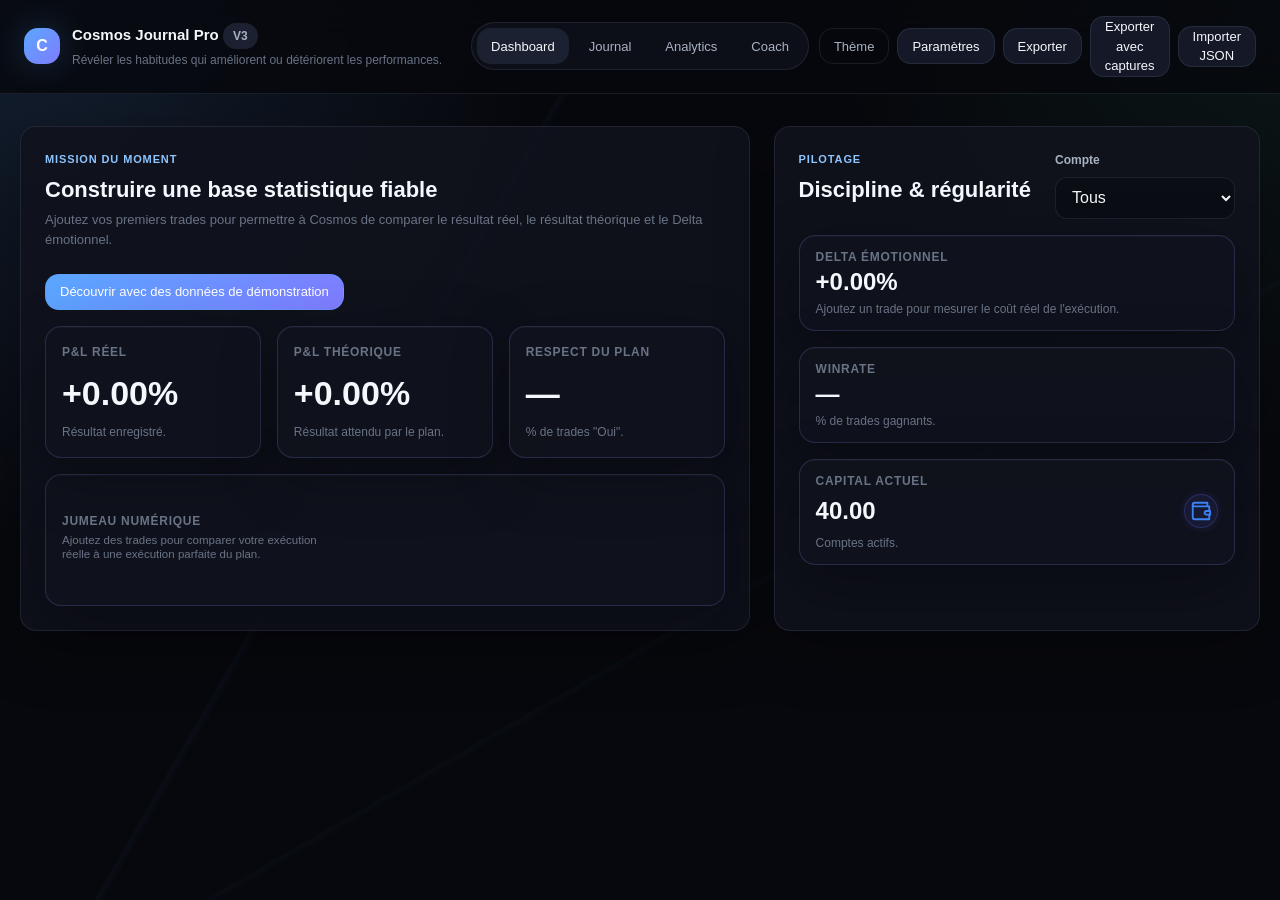
==== index.html @ 1b7e083b "ios" ====
<!-- saved from url=(0084)file:///C:/Users/HP/Documents/Cosmos%20Journal%20Pro%20V3/cosmos_journal_pro_v2.html -->
<html lang="fr" data-theme="dark">

<head>
  <meta http-equiv="Content-Type" content="text/html; charset=UTF-8">

  <meta name="viewport" content="width=device-width, initial-scale=1.0">
  <title>Cosmos Journal Pro V3 - Trading Intelligence Platform</title>
  <link rel="stylesheet" href="style.css">
</head>

<body>
  <div class="app-shell">
    <header class="app-header">
      <div class="brand">
        <div class="brand-mark" aria-hidden="true">C</div>
        <div>
          <h1 class="brand-title">Cosmos Journal Pro <span class="badge">V3</span></h1>
          <p class="brand-subtitle">Révéler les habitudes qui améliorent ou détériorent les performances.</p>
        </div>
      </div>

      <nav class="top-nav" aria-label="Navigation principale">
        <button class="nav-button active" type="button" data-view="dashboard">Dashboard</button>
        <button class="nav-button" type="button" data-view="journal">Journal</button>
        <button class="nav-button" type="button" data-view="analytics">Analytics</button>
        <button class="nav-button" type="button" data-view="coach">Coach</button>
      </nav>

      <div class="header-actions">
        <button class="button ghost" type="button" data-action="toggle-theme">Thème</button>
        <button class="button" type="button" data-action="open-settings">Paramètres</button>
        <button class="button" type="button" data-action="export-json">Exporter</button>
        <button class="button" type="button" data-action="export-json-captures">Exporter avec captures</button>
        <button class="button" type="button" data-action="import-json">Importer JSON</button>

      </div>
    </header>

    <main class="main">
      <!-- DASH-001 (Phase 2 — Dashboard Architecture Foundation) : nouvelle
           architecture du Dashboard, conforme à la décision finale du ticket
           (voir DECISIONS_LOG.md, D-048). Changements :
           - le panneau autrefois "Architecture V3" (Feature Registry, badge
             "Data v3.0") est entièrement retiré et devient un panneau de
             pilotage (Delta Émotionnel + Winrate) ;
           - la colonne de gauche passe de 12 à 4 KPI de premier niveau
             (P&L réel, RR moyen, Drawdown max, Jumeau Numérique) ;
           - le Jumeau Numérique quitte le bas de page et devient un KPI à
             part entière, avec un gabarit dédié (.kpi--digital-twin) ;
           - Mission du moment n'est pas touchée par ce ticket (réorganisation
             prévue séparément, cf. échanges DASH-001 Q4).
           Aucun calcul, aucune donnée, aucun stockage n'est modifié : uniquement
           la disposition et la présence/absence des éléments à l'écran. -->
      <div class="view active" id="view-dashboard">
        <section class="hero-grid" aria-label="Synthèse">
          <div class="panel">
            <div class="section-header">
              <div>
                <p class="eyebrow">Mission du moment</p>
                <h2 id="mission-title">Construire une base statistique fiable</h2>
                <p class="muted" id="mission-copy">Ajoutez vos premiers trades pour permettre à Cosmos de comparer le
                  résultat réel, le résultat théorique et le Delta émotionnel.</p>
                <!-- RP-006 (Onboarding) : visible uniquement tant qu'aucun trade
                     n'existe (state.data.trades.length === 0). Masqué/affiché par
                     dashboardUi.renderDashboard(). Disparaît définitivement dès
                     l'injection ou dès un premier trade réel. -->
                <button class="button primary hidden" type="button" id="dashboard-demo-cta"
                  data-action="load-demo-trades" style="margin-top:12px;">
                  Découvrir avec des données de démonstration
                </button>
              </div>
            </div>
            <div class="kpi-grid kpi-grid--primary">
              <article class="card kpi">
                <span class="kpi-label">P&amp;L réel</span>
                <strong class="kpi-value neutral" id="kpi-real">+0.00%</strong>
                <p class="kpi-note">Résultat enregistré.</p>
              </article>
              <article class="card kpi">
                <span class="kpi-label">P&amp;L théorique</span>
                <strong class="kpi-value neutral" id="kpi-theoretical">+0.00%</strong>
                <p class="kpi-note">Résultat attendu par le plan.</p>
              </article>
              <article class="card kpi">
                <span class="kpi-label">Respect du plan</span>
                <strong class="kpi-value neutral" id="kpi-plan-respect">—</strong>
                <p class="kpi-note">% de trades "Oui".</p>
              </article>
            </div>

            <!-- DASH-001 (correction) : rangée pleine largeur, même hauteur qu'une carte
     KPI standard (héritée de .kpi, jamais redéfinie ici — voir dashboard.css).
     2 colonnes internes : commentaires/légende à gauche, graphique à droite. -->
            <article class="card kpi kpi--digital-twin">
  <div class="digital-twin-col digital-twin-col--info">
    <span class="kpi-label">Jumeau Numérique</span>
    <p class="kpi-note" id="digital-twin-gap">Ajoutez des trades pour comparer votre exécution réelle à une exécution parfaite du plan.</p>
    <div class="digital-twin-legend" id="digital-twin-legend"></div>
  </div>
  <div class="digital-twin-col digital-twin-col--chart" id="digital-twin-chart"></div>
</article>
        
      </div>
      <!-- DASH-001 : ancien panneau "Architecture V3" (Feature Registry +
             badge "Data v3.0") entièrement retiré (application de D-018).
             Ce panneau devient le panneau de pilotage du trader : Delta
             Émotionnel + Winrate uniquement, aucune information technique.
             Nom "Pilotage" provisoire — à raffiner lors d'un futur ticket de
             polissage visuel (voir DECISIONS_LOG.md D-048). -->
      <aside class="panel dashboard-pilot" id="dashboard-pilot-panel">
  <div style="display:flex; justify-content:space-between; align-items:flex-start; gap:var(--space-2);">
    <div>
      <p class="eyebrow">Pilotage</p>
      <h2>Discipline &amp; régularité</h2>
    </div>
    <div class="field" style="min-width:150px;">
      <label for="dashboard-account-filter">Compte</label>
      <select id="dashboard-account-filter">
        <option value="">Tous</option>
      </select>
    </div>
  </div>
  <div style="display:grid; gap:var(--space-2); margin-top:var(--space-2);">
        
          <article class="card kpi">
            <span class="kpi-label">Delta émotionnel</span>
            <strong class="kpi-value neutral" id="kpi-delta">+0.00%</strong>
            <p class="kpi-note" id="delta-note">Ajoutez un trade pour mesurer le coût réel de l'exécution.</p>
          </article>
          <article class="card kpi">
  <span class="kpi-label">Winrate</span>
  <div class="kpi-value neutral" id="kpi-winrate">—</div>
  <p class="kpi-note">% de trades gagnants.</p>
</article>
          <!-- DASH-001 (correction) : Capital actuel rejoint le panneau de pilotage -->
          <article class="card kpi">
  <span class="kpi-label">Capital actuel</span>
  <div class="kpi-value neutral" id="kpi-capital">0.00</div>
  <p class="kpi-note">Comptes actifs.</p>
</article>
        </div>
      </aside>
      </section>
  </div>

  <div class="view" id="view-journal">
    <!-- UX-003A (Sprint 3) : "journal-layout" remplace l'ancien "workspace-grid".
           Ce n'est plus une grille à deux colonnes de poids égal (Wizard / Historique)
           mais un empilement vertical où le Wizard est la zone principale et
           l'Historique une bande secondaire, repliée par défaut, sous le Wizard
           (jamais à côté). Voir DECISIONS_LOG.md, D-026 (Intelligent Density) et
           l'addendum d'architecture produit UX-003A. -->
    <section class="journal-layout" aria-label="Journal actuel">
      <!-- UX-005 (Wizard Viewport & Layout Refinement) — Architecture "Double Fond" :
             #journal-panel est désormais le CADRE (hauteur apparente fixe, seul
             responsable du scroll). .journal-viewport-inner est la CARTE réelle
             (hauteur naturelle, jamais contrainte) : Mode Focus, progression et
             formulaire en forment un seul bloc scrollable d'un seul tenant. Le
             padding du panel est descendu sur ce wrapper interne (même principe
             déjà validé sur #history-collapsible, voir DECISIONS_LOG.md D-025) afin
             que le titre et les boutons Précédent/Suivant respirent toujours, même
             en haut/bas de scroll. Voir journal.css pour les valeurs exactes. -->
      <div class="panel" id="journal-panel">
        <div class="journal-viewport-inner">
          <div class="section-header">
            <div>
              <p class="eyebrow">Mode Focus</p>
              <h2>Nouveau trade</h2>
              <p class="muted" id="wizard-step-label">Carte 1 / 8 — Compte</p>
            </div>
          </div>

          <div class="wizard-progress">
            <div class="wizard-progress-fill" id="wizard-progress-fill"></div>
          </div>

          <form class="form-grid wizard" id="trade-form">

            <!-- CARTE 1 — COMPTE (Document 02) -->
            <section class="wizard-card wizard-card--compact active" data-card="1">
              <h3>① Compte</h3>
              <div class="card-content">
                <div class="field-group">
                  <div class="field">
                    <label for="account-select">Compte utilisé</label>
                    <select id="account-select" required>
                      <option value="acc-personal-40">Compte Perso 40$ · USD</option>
                    </select>
                  </div>
                  <p class="card-secondary hidden" id="account-type-preview"></p>
                </div>
                <div class="field-group">
                  <div class="field">
                    <label for="risk-select">Risque</label>
                    <select id="risk-select" required>
                      <option value="0.25">0.25%</option>
                      <option value="0.5">0.50%</option>
                      <option value="0.75">0.75%</option>
                      <option value="1">1.00%</option>
                    </select>
                  </div>
                  <p class="card-secondary hidden" id="risk-amount-preview"></p>
                </div>
              </div>
            </section>

            <!-- CARTE 2 — CONTEXTE DU TRADE (Document 02) -->
            <section class="wizard-card" data-card="2">
              <h3>② Trade</h3>
              <div class="card-content">
                <!-- Pixel-perfect pass — Carte ② : Date / Heure entrée / Heure sortie
                     sur une même ligne, chacune ~33% de la largeur (field-row--3),
                     avec un gabarit allégé (voir #trade-date/#entry-time/#exit-time
                     dans journal.css). -->
                <div class="field-group">
                  <div class="field-row field-row--3">
                    <div class="field">
                      <label for="trade-date">Date</label>
                      <input type="date" id="trade-date">
                    </div>
                    <div class="field">
                      <label for="entry-time">Heure d'entrée</label>
                      <input type="time" id="entry-time">
                    </div>
                    <div class="field">
                      <label for="exit-time">Heure de sortie</label>
                      <input type="time" id="exit-time">
                    </div>
                  </div>
                  <p class="card-secondary hidden" id="duration-preview">Durée : —</p>
                </div>

                <!-- Bloc "Contexte" (D-034) : Session / Actif / Direction. Visual
                     Gravity (D-037) : Actif est l'élément dominant du bloc, Direction
                     l'accompagne juste en dessous avec un poids inférieur. -->
                <div class="field-group">
                  <div class="field">
                    <label for="session-select">Session</label>
                    <select id="session-select" required>
                      <option>Asie</option>
                      <option>Londres</option>
                      <option>New York</option>
                    </select>
                  </div>
                  <div class="field">
                    <label>Actif</label>
                    <div class="segmented" id="asset-options"><button type="button" class="chip">EUR/USD</button><button
                        type="button" class="chip">GBP/USD</button><button type="button"
                        class="chip">XAU/USD</button><button type="button" class="chip">BTC/USD</button></div>
                    <input type="hidden" id="asset-value" required>
                  </div>
                  <div class="field">
                    <label>Direction</label>
                    <div class="segmented" id="direction-options">
                      <button type="button" class="chip active">Buy</button>
                      <button type="button" class="chip">Sell</button>
                    </div>
                    <input type="hidden" id="direction-value" value="Buy">
                  </div>
                </div>
              </div>
            </section>

            <!-- CARTE 3 — ANALYSE (Document 02) -->
            <section class="wizard-card" data-card="3">
              <h3>③ Analyse</h3>
              <div class="card-content">
                <div class="field-group">
                  <div class="field">
                    <label>Stratégie</label>
                    <div class="segmented" id="strategy-options"><button type="button" class="chip">Strat 1 -
                        OB/BPR</button><button type="button" class="chip">Strat 2 - OB/POC/LIQ</button></div>
                    <input type="hidden" id="strategy-value" required>
                  </div>
                </div>
                <!-- UX-003A.4 (D-032/D-033) : HTF/LTF ne forcent plus une largeur de
                     colonne égale (field-row) — ce sont des sélecteurs à contenu très
                     court (ex. "H4", "M15"), ils s'alignent désormais sur une seule
                     ligne à leur largeur réelle (.control-cluster), sans occuper la
                     moitié de la carte chacun.
                     Pixel-perfect pass : chaque champ (HTF, LTF) est en plus enveloppé
                     en colonne flex indépendante (.timeframe-cluster .field) pour
                     garantir que le label et le select partagent exactement le même
                     bord gauche, sans dérive de quelques pixels liée au comportement
                     par défaut de la grille de .field. -->
                <div class="field-group">
                  <div class="control-cluster timeframe-cluster">
                    <div class="field">
                      <label for="htf-select">HTF</label>
                      <select id="htf-select">
                        <option>Weekly</option>
                        <option>Daily</option>
                        <option>H4</option>
                        <option>H1</option>
                      </select>
                    </div>
                    <div class="field">
                      <label for="timeframe-select">LTF</label>
                      <select id="timeframe-select" required>
                        <option>M15</option>
                        <option>M5</option>
                        <option>M1</option>
                      </select>
                    </div>
                  </div>
                  <p class="card-secondary hidden" id="combo-preview">Combinaison : —</p>
                </div>
                <div class="field-group">
                  <div class="field">
                    <label>Qualité du setup</label>
                    <div class="segmented" id="setup-quality-stars"></div>
                    <input type="hidden" id="setup-quality-value" value="0">
                  </div>
                </div>
                <div class="field-group">
                  <div class="field">
                    <label>Confluences</label>
                    <div class="checklist" id="confluences-options"></div>
                  </div>
                </div>
              </div>
            </section>

            <!-- CARTE 4 — GESTION & RÉSULTAT (UX-003A.4 : fusion des anciennes
                   cartes ④ Gestion et ⑤ Résultat — une seule continuité mentale
                   une fois le RR prévu renseigné, l'utilisateur passe directement
                   au résultat. Reste compacte (wizard-card--compact) : le volume
                   visuel cible est celui de l'ancienne carte ⑤ seule, pas la
                   somme des deux anciennes cartes. -->
            <section class="wizard-card wizard-card--compact" data-card="4">
              <h3>④ Gestion &amp; Résultat</h3>
              <div class="card-content">
                <div class="field-group">
                  <!-- Règle : le rappel du risque est un contexte hérité de la Carte ①,
                       pas une nouvelle action — traité en secondaire, pas en .field. -->
                  <p class="card-secondary" id="gestion-risk-summary">Risque : —</p>
                  <!-- RR prévu + Respect du plan : contrôles courts (nombre, mot
                       unique), passés en control-cluster plutôt qu'en field-row
                       à colonnes égales (UX-003A.4, D-032/D-033) — inutile de
                       leur donner la moitié de la carte chacun. -->
                  <div class="control-cluster">
                    <div class="field">
                      <label for="rr-planned">RR prévu</label>
                      <input type="number" id="rr-planned" step="0.1" min="0" placeholder="ex : 2">
                    </div>
                    <div class="field">
                      <label for="plan-respect-select">Respect du plan</label>
                      <select id="plan-respect-select">
                        <option value="Oui">Oui</option>
                        <option value="Partiellement">Partiellement</option>
                        <option value="Non">Non</option>
                      </select>
                    </div>
                  </div>
                </div>
                <div class="field-group">
                  <div class="field">
                    <label for="result-currency-input">Résultat (devise du compte)</label>
                    <input type="number" id="result-currency-input" step="0.01" placeholder="ex : 40 ou -20">
                  </div>
                  <!-- Progressive Disclosure : n'apparaît qu'une fois un résultat saisi. -->
                  <p class="card-secondary hidden" id="result-percent-display">Résultat % : —</p>
                  <p class="card-secondary hidden" id="trade-status-display">Trade : —</p>
                  <p class="card-secondary hidden" id="rr-obtained-display">RR obtenu : —</p>
                </div>
              </div>
            </section>

            <!-- CARTE 5 — DELTA ÉMOTIONNEL (Document 02) -->
            <section class="wizard-card" data-card="5">
              <h3>⑤ Delta émotionnel</h3>
              <div class="card-content">
                <!-- Validation UX-003A.1 : le Delta reste l'information la plus
                     importante de la carte — mis en avant visuellement, séparé du
                     rappel Théorique/Réel qui redevient une simple ligne de contexte
                     secondaire (pas une fusion à plat des trois lignes). -->
                <div class="field-group">
                  <p class="delta-highlight" id="emotional-delta-display">Delta émotionnel : —</p>
                  <p class="card-secondary">
                    <span id="theoretical-result-display">Théorique : —</span>
                    <span class="card-secondary-sep">·</span>
                    <span id="real-result-display">Réel : —</span>
                  </p>
                </div>
                <div class="field-group">
                  <div class="field">
                    <label>Intervention manuelle ?</label>
                    <div class="segmented" id="manual-intervention-options">
                      <button type="button" class="chip">Oui</button>
                      <button type="button" class="chip active">Non</button>
                    </div>
                    <input type="hidden" id="manual-intervention-value" value="Non">
                  </div>
                </div>
                <div class="field-group">
                  <div class="field">
                    <label>Causes émotionnelles</label>
                    <div class="checklist" id="emotional-cause-options"></div>
                  </div>
                </div>
              </div>
            </section>

            <!-- CARTE 6 — NOTES (Document 02) -->
            <section class="wizard-card" data-card="6">
              <h3>⑥ Notes</h3>
              <div class="card-content">
                <div class="field-group">
                  <div class="field">
                    <label for="notes">Commentaire</label>
                    <textarea id="notes" placeholder="Ressenti, contexte, exécution..."></textarea>
                  </div>
                  <!-- UX-004 (Dynamic Tag Chips) : Paramètres → Tags devient la source
                       unique de vérité, sélection multiple par chips (voir journal.js
                       renderSelectors). Remplace l'ancien champ texte libre. -->
                  <div class="field">
                    <label>Tags</label>
                    <div class="checklist" id="tags-options"></div>
                  </div>
                </div>
                <!-- Traitement Utility (Validation UX-003A.1, §3) : les captures
                     restent secondaires/optionnelles en bas de carte tant que
                     MEDIA-001 n'a pas livré l'aperçu intégré. -->
                <div class="field-group">
                  <div class="capture-slots" id="capture-slots"></div>
                </div>
              </div>
            </section>

            <!-- CARTE 7 — VALIDATION (Document 02) -->
            <section class="wizard-card wizard-card--compact" data-card="7">
              <h3>⑦ Validation</h3>
              <div class="card-content">
                <p class="muted" id="validation-summary"></p>
                <button class="button primary" type="submit">Enregistrer le trade</button>
              </div>
            </section>

            <div class="wizard-nav">
              <button type="button" class="button ghost" id="wizard-prev">Précédent</button>
              <button type="button" class="button primary" id="wizard-next">Suivant</button>
            </div>
          </form>
        </div>
      </div>

      <div class="panel history-panel-collapsible" id="history-panel">
        <!-- UX-003A (Sprint 3, Livraison 2A — D-017) : le repliage porte sur le panneau
               ENTIER (description + contenu + padding interne), pas seulement sur la liste.
               Seule cette barre d'en-tête reste visible/cliquable lorsque le panneau est
               fermé. État persisté dans state.data.preferences.historyCollapsed. -->
        <button class="history-toggle-bar" type="button" id="history-toggle" data-action="toggle-history"
          aria-expanded="false" aria-controls="history-collapsible">
          <span class="history-toggle-title">
            <span class="eyebrow" style="margin:0;">Historique</span>
            <h2 style="margin:0;">Registre comportemental</h2>
          </span>
          <span id="history-toggle-icon" aria-hidden="true">▸</span>
        </button>
        <div class="history-collapsible" id="history-collapsible">
          <div class="history-collapsible-inner">
            <div class="section-header">
              <div>
                <p class="muted" id="history-subtitle">Aucun trade enregistré.</p>
              </div>
              <button class="button danger" type="button" data-action="clear-data">Réinitialiser</button>
            </div>
            <div class="trade-list" id="trade-list">
              <div class="empty-state">
                <div>
                  <h3>Aucun trade enregistré</h3>
                  <p class="muted">Ajoutez votre premier trade. Cosmos gardera la structure prête pour les Analytics V3.
                  </p>
                </div>
              </div>
            </div>
          </div>
        </div>
      </div>
    </section>
  </div>

  <div class="view" id="view-analytics">
  <div class="analytics-layout">

    <!-- ═══════════════════════════════════════════════════════
         BLOC ① — CONTEXTE
         ═══════════════════════════════════════════════════════ -->
    <div class="panel analytics-context-panel">
      <div class="section-header">
        <div>
          <p class="eyebrow">Le laboratoire</p>
          <h2>Analytics</h2>
          <p class="muted">Les statistiques se recalculent immédiatement dès que tu changes un filtre.</p>
        </div>
        <button class="button ghost" type="button" id="analytics-filter-reset">Réinitialiser les filtres</button>
      </div>

      <div class="control-cluster analytics-filters" id="analytics-filters">
        <div class="field">
          <label for="analytics-filter-account">Compte</label>
          <select id="analytics-filter-account">
            <option value="">Tous</option>
          </select>
        </div>
        <div class="field">
          <label for="analytics-filter-asset">Actif</label>
          <select id="analytics-filter-asset">
            <option value="">Tous</option>
          </select>
        </div>
        <div class="field">
          <label for="analytics-filter-session">Session</label>
          <select id="analytics-filter-session">
            <option value="">Toutes</option>
          </select>
        </div>
        <div class="field">
          <label for="analytics-filter-htf">HTF</label>
          <select id="analytics-filter-htf">
            <option value="">Tous</option>
          </select>
        </div>
        <div class="field">
          <label for="analytics-filter-ltf">LTF</label>
          <select id="analytics-filter-ltf">
            <option value="">Tous</option>
          </select>
        </div>
        <div class="field">
          <label for="analytics-filter-strategy">Stratégie</label>
          <select id="analytics-filter-strategy">
            <option value="">Toutes</option>
          </select>
        </div>
        <div class="field">
          <label for="analytics-filter-date-from">Du</label>
          <input type="date" id="analytics-filter-date-from">
        </div>
        <div class="field">
          <label for="analytics-filter-date-to">Au</label>
          <input type="date" id="analytics-filter-date-to">
        </div>
      </div>
      <p class="muted" id="analytics-filter-note" style="margin-top:8px;"></p>

      <!-- ANALYTICS-002 : Profit Factor et Expectancy quittent l'affichage
           principal — ils restent calculés à l'identique et disponibles dans
           le Bloc ③ "Comprendre vos indicateurs" › Indicateurs avancés. Les
           deux cartes restent dans le DOM (classe .hidden) pour ne jamais
           casser analytics.js (Guide de développement §4 : jamais de
           suppression de fonctionnalité sans remplacement / sans duplication
           de logique JS pour un simple changement d'affichage). -->
      <div class="kpi-grid kpi-grid--analytics-compact" style="margin-top:16px;">
        <article class="card kpi">
          <span class="kpi-label">Trades filtrés</span>
          <strong class="kpi-value neutral" id="analytics-kpi-count">0</strong>
          <p class="kpi-note">Sur le total enregistré.</p>
        </article>
        <article class="card kpi">
          <span class="kpi-label">P&amp;L réel</span>
          <strong class="kpi-value neutral" id="analytics-kpi-real">+0.00%</strong>
          <p class="kpi-note">Somme sur la sélection.</p>
        </article>
        <article class="card kpi">
          <span class="kpi-label">P&amp;L théorique</span>
          <strong class="kpi-value neutral" id="analytics-kpi-theoretical">+0.00%</strong>
          <p class="kpi-note">Somme sur la sélection.</p>
        </article>
        <article class="card kpi">
          <span class="kpi-label">Delta émotionnel</span>
          <strong class="kpi-value neutral" id="analytics-kpi-delta">+0.00%</strong>
          <p class="kpi-note">Réel − théorique.</p>
        </article>
        <article class="card kpi">
          <span class="kpi-label">Winrate</span>
          <strong class="kpi-value neutral" id="analytics-kpi-winrate">—</strong>
          <p class="kpi-note">% de trades gagnants.</p>
        </article>
        <article class="card kpi hidden">
          <span class="kpi-label">Profit Factor</span>
          <strong class="kpi-value neutral" id="analytics-kpi-profit-factor">—</strong>
          <p class="kpi-note">Gains ÷ pertes.</p>
        </article>
        <article class="card kpi hidden">
          <span class="kpi-label">Expectancy</span>
          <strong class="kpi-value neutral" id="analytics-kpi-expectancy">—</strong>
          <p class="kpi-note">Espérance par trade (R).</p>
        </article>
        <article class="card kpi">
          <span class="kpi-label">RR moyen</span>
          <strong class="kpi-value neutral" id="analytics-kpi-avg-rr">—</strong>
          <p class="kpi-note">Sur la sélection.</p>
        </article>
        <article class="card kpi">
          <span class="kpi-label">Durée moyenne</span>
          <strong class="kpi-value neutral" id="analytics-kpi-avg-duration">—</strong>
          <p class="kpi-note">Trades avec heures saisies.</p>
        </article>
        <article class="card kpi">
          <span class="kpi-label">Respect du plan</span>
          <strong class="kpi-value neutral" id="analytics-kpi-plan-respect">—</strong>
          <p class="kpi-note">% de trades "Oui".</p>
        </article>
        <article class="card kpi">
          <span class="kpi-label">Capital actuel</span>
          <strong class="kpi-value neutral" id="analytics-kpi-capital">0.00</strong>
          <p class="kpi-note">Comptes actifs, ou compte filtré.</p>
        </article>
        <article class="card kpi">
          <span class="kpi-label">Drawdown max</span>
          <strong class="kpi-value neutral" id="analytics-kpi-drawdown">—</strong>
          <p class="kpi-note">Sur la sélection filtrée.</p>
        </article>
      </div>
    </div>

    <!-- ═══════════════════════════════════════════════════════
         BLOC ② — LABORATOIRE D'EXPLORATION (centre de gravité)
         ═══════════════════════════════════════════════════════ -->
    <div class="panel analytics-workspace-panel">
      <div class="section-header">
        <div>
          <p class="eyebrow">Comparaison</p>
          <h2>Performance par dimension</h2>
          <p class="muted">Calculée sur les trades actuellement filtrés ci-dessus.</p>
        </div>
        <div class="field breakdown-dimension-field">
          <label for="breakdown-dimension">Regrouper par</label>
          <select id="breakdown-dimension">
            <option value="account">Compte</option>
            <option value="asset">Actif</option>
            <option value="strategy">Stratégie</option>
            <option value="session">Session</option>
            <option value="htf">HTF</option>
            <option value="ltf">LTF</option>
            <option value="combination">Combinaison HTF → LTF</option>
            <option value="risk">Risque</option>
            <option value="duration">Durée</option>
            <option value="setupQuality">Qualité du setup</option>
            <option value="planRespect">Respect du plan</option>
            <option value="manualIntervention">Intervention manuelle</option>
          </select>
        </div>
      </div>
      <div id="analytics-workspace-viewport">
        <div id="breakdown-table"></div>
      </div>
    </div>

    <!-- ═══════════════════════════════════════════════════════
         BLOC ③ — COMPRENDRE VOS INDICATEURS (nouveau)
         Aide contextuelle très courte, repliée par défaut. Contenu
         statique — aucun calcul, aucune dépendance à analytics.js.
         ═══════════════════════════════════════════════════════ -->
    <div class="panel history-panel-collapsible" id="analytics-help-panel">
      <button class="history-toggle-bar" type="button" id="analytics-help-toggle"
        data-action="toggle-analytics-help" aria-expanded="false"
        aria-controls="analytics-help-collapsible">
        <span class="history-toggle-title">
          <span class="eyebrow" style="margin:0;">Aide contextuelle</span>
          <h2 style="margin:0;">Comprendre vos indicateurs</h2>
        </span>
        <span id="analytics-help-toggle-icon" aria-hidden="true">▸</span>
      </button>
      <div class="history-collapsible" id="analytics-help-collapsible">
        <div class="history-collapsible-inner">
          <div class="kpi-explainer">
            <div class="kpi-explainer-group">
              <h4>Winrate</h4>
              <p class="kpi-explainer-line"><strong>Ce que cela mesure —</strong> le pourcentage de trades gagnants.</p>
              <p class="kpi-explainer-line"><strong>Comment l'interpréter —</strong> utile, mais ne garantit pas seul la rentabilité : à lire avec le ratio risque/rendement.</p>
            </div>
            <div class="kpi-explainer-group">
              <h4>P&amp;L Réel</h4>
              <p class="kpi-explainer-line"><strong>Ce que cela mesure —</strong> le résultat réellement obtenu sur vos trades.</p>
              <p class="kpi-explainer-line"><strong>Comment l'interpréter —</strong> reflète votre performance effective après exécution de votre plan.</p>
            </div>
            <div class="kpi-explainer-group">
              <h4>P&amp;L Théorique</h4>
              <p class="kpi-explainer-line"><strong>Ce que cela mesure —</strong> le résultat que vous auriez obtenu en respectant parfaitement votre plan.</p>
              <p class="kpi-explainer-line"><strong>Comment l'interpréter —</strong> plus l'écart avec le P&amp;L réel est faible, plus votre exécution est disciplinée.</p>
            </div>
            <div class="kpi-explainer-group">
              <h4>Respect du plan</h4>
              <p class="kpi-explainer-line"><strong>Ce que cela mesure —</strong> votre niveau de discipline pendant l'exécution.</p>
              <p class="kpi-explainer-line"><strong>Comment l'interpréter —</strong> un pourcentage élevé signifie des décisions fidèles à votre stratégie.</p>
            </div>
            <div class="kpi-explainer-group">
              <h4>Capital actuel</h4>
              <p class="kpi-explainer-line"><strong>Ce que cela mesure —</strong> la valeur actuelle de votre capital après les résultats enregistrés.</p>
              <p class="kpi-explainer-line"><strong>Comment l'interpréter —</strong> représente votre situation réelle à cet instant.</p>
            </div>
            <div class="kpi-explainer-group">
              <h4>Drawdown maximal</h4>
              <p class="kpi-explainer-line"><strong>Ce que cela mesure —</strong> la plus forte baisse de votre capital avant une reprise.</p>
              <p class="kpi-explainer-line"><strong>Comment l'interpréter —</strong> un Drawdown important indique que la stratégie ou la gestion du risque mérite une attention particulière.</p>
            </div>
            <div class="kpi-explainer-group">
              <h4>Ratio Risque / Rendement (RR moyen)</h4>
              <p class="kpi-explainer-line"><strong>Ce que cela mesure —</strong> le gain moyen obtenu par rapport au risque pris sur chaque trade.</p>
              <p class="kpi-explainer-line"><strong>Comment l'interpréter —</strong> plus ce ratio est élevé, moins un fort Winrate est nécessaire pour rester rentable.</p>
            </div>
            <div class="kpi-explainer-group">
              <h4>Delta émotionnel</h4>
              <p class="kpi-explainer-line"><strong>Ce que cela mesure —</strong> l'écart entre le résultat théorique de votre plan et le résultat réellement obtenu.</p>
              <p class="kpi-explainer-line"><strong>Comment l'interpréter —</strong> un Delta important peut révéler une pression psychologique ou un manque de maîtrise émotionnelle.</p>
            </div>

            <div class="kpi-explainer-advanced">
              <p>Les indicateurs avancés — retirés de l'affichage principal, ils restent disponibles ici pour qui veut approfondir son analyse.</p>
              <div class="kpi-explainer-group">
                <h4>Profit Factor</h4>
                <p class="kpi-explainer-line"><strong>Ce que cela mesure —</strong> le rapport entre tous vos gains et toutes vos pertes.</p>
                <p class="kpi-explainer-line"><strong>Comment l'interpréter —</strong> au-dessus de 1, la stratégie génère plus de gains que de pertes ; plus la valeur augmente, plus elle est rentable.</p>
              </div>
              <div class="kpi-explainer-group">
                <h4>Expectancy</h4>
                <p class="kpi-explainer-line"><strong>Ce que cela mesure —</strong> le gain moyen attendu pour chaque trade sur le long terme.</p>
                <p class="kpi-explainer-line"><strong>Comment l'interpréter —</strong> positive, la stratégie possède un avantage statistique ; négative, elle perd de l'argent sur la durée.</p>
              </div>
            </div>
          </div>
        </div>
      </div>
    </div>

    <!-- ═══════════════════════════════════════════════════════
         BLOC ④ — PREUVES
         ═══════════════════════════════════════════════════════ -->
    <div class="panel history-panel-collapsible" id="analytics-proof-panel">
      <button class="history-toggle-bar" type="button" id="analytics-proof-toggle"
        data-action="toggle-analytics-proof" aria-expanded="false"
        aria-controls="analytics-proof-collapsible">
        <span class="history-toggle-title">
          <span class="eyebrow" style="margin:0;">Preuves</span>
          <h2 style="margin:0;">Trades correspondants</h2>
        </span>
        <span id="analytics-proof-toggle-icon" aria-hidden="true">▸</span>
      </button>
      <div class="history-collapsible" id="analytics-proof-collapsible">
        <div class="history-collapsible-inner">
          <div class="trade-list" id="analytics-trade-list"></div>
        </div>
      </div>
    </div>

  </div>
</div>
  <!--
  COACH-POLISH-001 — Instructions de remplacement pour index.html
  ═══════════════════════════════════════════════════════════════
  Dans index.html, repérer le bloc qui commence par :

      <div class="view" id="view-coach">

  et qui se termine par le </div> correspondant (juste avant
  </main>). Supprimer intégralement ce bloc et le remplacer par le
  bloc ci-dessous.

  Rien d'autre ne change dans index.html : les 5 conteneurs génériques
  (coach-mission-card, coach-playbook-card, coach-progress-card,
  coach-achievements-card, coach-digitaltwin-card) sont conservés à
  l'identique, avec leurs mêmes ids — seule leur enveloppe (Journey
  Container : nav latérale + viewport scrollable + dots) change.
  ui/coach.js, ui/playbook.js, ui/progress.js, ui/achievements.js et
  ui/digitalTwin.js n'ont besoin d'aucune adaptation supplémentaire :
  ils écrivent toujours dans les mêmes ids.
-->

<div class="view" id="view-coach">
  <div class="panel" id="coach-panel">
    <div class="section-header">
      <div>
        <p class="eyebrow">Coach</p>
        <h2>Ton parcours de progression</h2>
        <p class="muted">Chaque chapitre s'enchaîne naturellement — avance à ton rythme, un seul à la fois.</p>
      </div>
    </div>

    <div id="coach-empty-state" class="empty-state hidden" style="margin-top:16px;">
      <div>
        <h3 id="coach-empty-title">Pas assez de données</h3>
        <p class="muted" id="coach-empty-copy">Ajoutez encore des trades pour obtenir une Mission fiable.</p>
      </div>
    </div>

    <div id="coach-content" class="hidden coach-journey">
      <nav class="coach-journey-nav" id="coach-journey-nav" aria-label="Chapitres du Coach"></nav>

      <div class="coach-journey-viewport" id="coach-journey-viewport">

        <section class="coach-chapter" data-chapter="mission">
          <article class="card coach-mission-card" id="coach-mission-card" data-state="active">
            <div class="section-header">
              <div>
                <p class="eyebrow">Mission</p>
                <h2 id="coach-mission-title">—</h2>
              </div>
              <span class="badge coach-priority" id="coach-mission-priority">—</span>
            </div>
            <p class="muted" id="coach-mission-description">—</p>
            <p class="coach-mission-reasoning" id="coach-mission-reasoning">—</p>
            <button class="button primary coach-mission-cta" type="button" id="coach-mission-cta" data-view="journal">Enregistrer un trade</button>
          </article>
        </section>

        <section class="coach-chapter" data-chapter="playbook">
          <!-- COACH-002 : conteneur générique unique. Tout le balisage interne
               est injecté par ui/playbook.js — aucune structure à prévoir ici. -->
          <article class="card coach-playbook-card" id="coach-playbook-card"></article>
        </section>

        <section class="coach-chapter" data-chapter="progress">
          <!-- COACH-003 : conteneur générique unique. Tout le balisage interne
               est injecté par ui/progress.js — aucune structure à prévoir ici. -->
          <article class="card coach-progress-card" id="coach-progress-card"></article>
        </section>

        <section class="coach-chapter" data-chapter="achievements">
          <!-- COACH-004 : conteneur générique unique. Tout le balisage interne
               est injecté par ui/achievements.js — aucune structure à prévoir ici. -->
          <article class="card coach-achievements-card" id="coach-achievements-card"></article>
        </section>

        <section class="coach-chapter" data-chapter="digitaltwin">
          <!-- COACH-005 : conteneur générique unique. Tout le balisage interne
               est injecté par ui/digitalTwin.js — aucune structure à prévoir ici. -->
          <article class="card coach-digitaltwin-card" id="coach-digitaltwin-card"></article>
        </section>

      </div>

      <div class="coach-journey-dots" id="coach-journey-dots" aria-hidden="true"></div>
    </div>
  </div>
</div>
  </main>
  </div>

  <div class="modal-backdrop" id="settings-modal" aria-hidden="true">
    <div class="panel settings-modal" role="dialog" aria-modal="true" aria-labelledby="settings-title">
      <aside class="settings-nav" id="settings-nav">
        <button class="button settings-tab active" type="button" data-settings-category="accounts">
          Comptes
        </button>

        <button class="button settings-tab " type="button" data-settings-category="assets">
          Actifs
        </button>

        <button class="button settings-tab " type="button" data-settings-category="sessions">
          Sessions
        </button>

        <button class="button settings-tab " type="button" data-settings-category="htf">
          HTF
        </button>

        <button class="button settings-tab " type="button" data-settings-category="ltf">
          LTF
        </button>

        <button class="button settings-tab " type="button" data-settings-category="strategies">
          Stratégies
        </button>

        <button class="button settings-tab " type="button" data-settings-category="confluences">
          Confluences
        </button>

        <button class="button settings-tab " type="button" data-settings-category="emotionalCauses">
          Causes émotionnelles
        </button>

        <button class="button settings-tab " type="button" data-settings-category="tags">
          Tags
        </button>

        <button class="button settings-tab " type="button" data-settings-category="appearance">
          Apparence
        </button>
      </aside>
      <section class="settings-body">
        <div class="section-header">
          <div>
            <p class="eyebrow">Centre de personnalisation</p>
            <h2 id="settings-title">Paramètres dynamiques</h2>
            <p class="muted">Toutes les listes de l'application sont pilotées par les données.</p>
          </div>
          <button class="button ghost" type="button" data-action="close-settings">Fermer</button>
        </div>
        <div id="settings-content">
          <h3>Comptes</h3>
          <p class="muted">Chaque compte définit son type (Prop Firm ou Fonds propres), ce qui ajuste automatiquement
            les paliers de risque disponibles dans le formulaire.</p>
          <div class="setting-items">

            <span class="setting-pill">Compte Perso 40$ · Fonds propres · USD</span>

          </div>
          <form class="form-grid" data-add-account="">
            <div class="field">
              <label for="account-name">Nom</label>
              <input id="account-name" name="name" required="" placeholder="Compte Perso 40$">
            </div>
            <div class="field">
              <label for="account-type">Type</label>
              <select id="account-type" name="type">
                <option>Fonds propres</option>
                <option>Prop Firm</option>
              </select>
            </div>
            <div class="field">
              <label for="account-capital">Capital</label>
              <input id="account-capital" name="capital" type="number" min="0" step="0.01" required="">
            </div>
            <div class="field">
              <label for="account-currency">Devise</label>
              <input id="account-currency" name="currency" value="USD" maxlength="8" required="">
            </div>
            <button class="button primary" type="submit">Créer le compte</button>
          </form>
        </div>
      </section>
    </div>
  </div>

  <div class="modal-backdrop" id="export-modal" aria-hidden="true">
    <div class="panel" role="dialog" aria-modal="true" style="width:min(760px,100%);">
      <div class="section-header">
        <div>
          <p class="eyebrow">Sauvegarde</p>
          <h2>Export JSON</h2>
          <p class="muted">Copiez cette sauvegarde versionnée avant toute transformation majeure.</p>
        </div>
        <button class="button ghost" type="button" data-action="close-export">Fermer</button>
      </div>
      <textarea id="export-output" readonly=""
        style="width:100%; min-height:360px; border-radius:12px; border:1px solid var(--border); background:var(--bg-soft); color:var(--text); padding:16px; font-family:ui-monospace, SFMono-Regular, Consolas, monospace;"></textarea>
      <div style="display:flex; justify-content:flex-end; gap:8px; margin-top:16px;">
        <button class="button primary" type="button" data-action="copy-export">Copier</button>
      </div>
    </div>
  </div>

  <div class="modal-backdrop" id="import-modal" aria-hidden="true">
    <div class="panel" role="dialog" aria-modal="true" style="width:min(760px,100%);">
      <div class="section-header">
        <div>
          <p class="eyebrow">Sauvegarde</p>
          <h2>Import JSON</h2>
          <p class="muted">Collez une sauvegarde Cosmos (V2 ou V3) ou choisissez un fichier. Vos données actuelles
            seront remplacées après confirmation.</p>
        </div>
        <button class="button ghost" type="button" data-action="close-import">Fermer</button>
      </div>
      <div class="field" style="margin-bottom:12px;">
        <label for="import-file">Fichier .json</label>
        <input type="file" id="import-file" accept="application/json,.json">
      </div>
      <textarea id="import-input" placeholder="Collez ici le contenu JSON exporté depuis Cosmos..."
        style="width:100%; min-height:300px; border-radius:12px; border:1px solid var(--border); background:var(--bg-soft); color:var(--text); padding:16px; font-family:ui-monospace, SFMono-Regular, Consolas, monospace;"></textarea>
      <p class="muted" id="import-feedback" style="margin-top:8px;"></p>
      <div style="display:flex; justify-content:flex-end; gap:8px; margin-top:16px;">
        <button class="button primary" type="button" data-action="run-import">Importer</button>
      </div>
    </div>
  </div>

  <!-- MEDIA-001 (Livraison D) : visionneuse simple, même gabarit .modal-backdrop
       que Settings/Export/Import. Contenu généré dynamiquement (voir openCaptureViewer). -->
  <div class="modal-backdrop" id="capture-viewer-modal" aria-hidden="true">
    <div class="panel capture-viewer" role="dialog" aria-modal="true">
      <button class="button ghost capture-viewer-close" type="button" data-action="close-capture-viewer">Fermer</button>
      <img id="capture-viewer-image" alt="Capture agrandie">
    </div>
  </div>
  <div class="toast-stack" id="toast-stack" aria-live="polite"></div>


  <script type="module" src="src/main.js"></script>

</body>

</html>
---- style.css ----
/* ARCH-002 (Sprint 1) — Point d'entrée CSS.
   Toutes les règles ont été déplacées vers styles/ (Livraisons 1, 2 et 3).
   Ce fichier n'importe plus que les modules, dans l'ordre attendu par le
   ticket : variables/base d'abord, puis layout/typography/components,
   puis les styles par écran, puis les animations en dernier.
   COACH-001 : insights.css est retiré (Insights n'existe plus, remplacé par
   Coach — voir DECISIONS_LOG.md), coach.css le remplace au même emplacement
   dans l'ordre d'import. */
@import url("./styles/variables.css");
@import url("./styles/base.css");
@import url("./styles/layout.css");
@import url("./styles/typography.css");
@import url("./styles/components.css");
@import url("./styles/dashboard.css");
@import url("./styles/journal.css");
@import url("./styles/analytics.css");
@import url("./styles/coach.css");
@import url("./styles/settings.css");
@import url("./styles/animations.css");
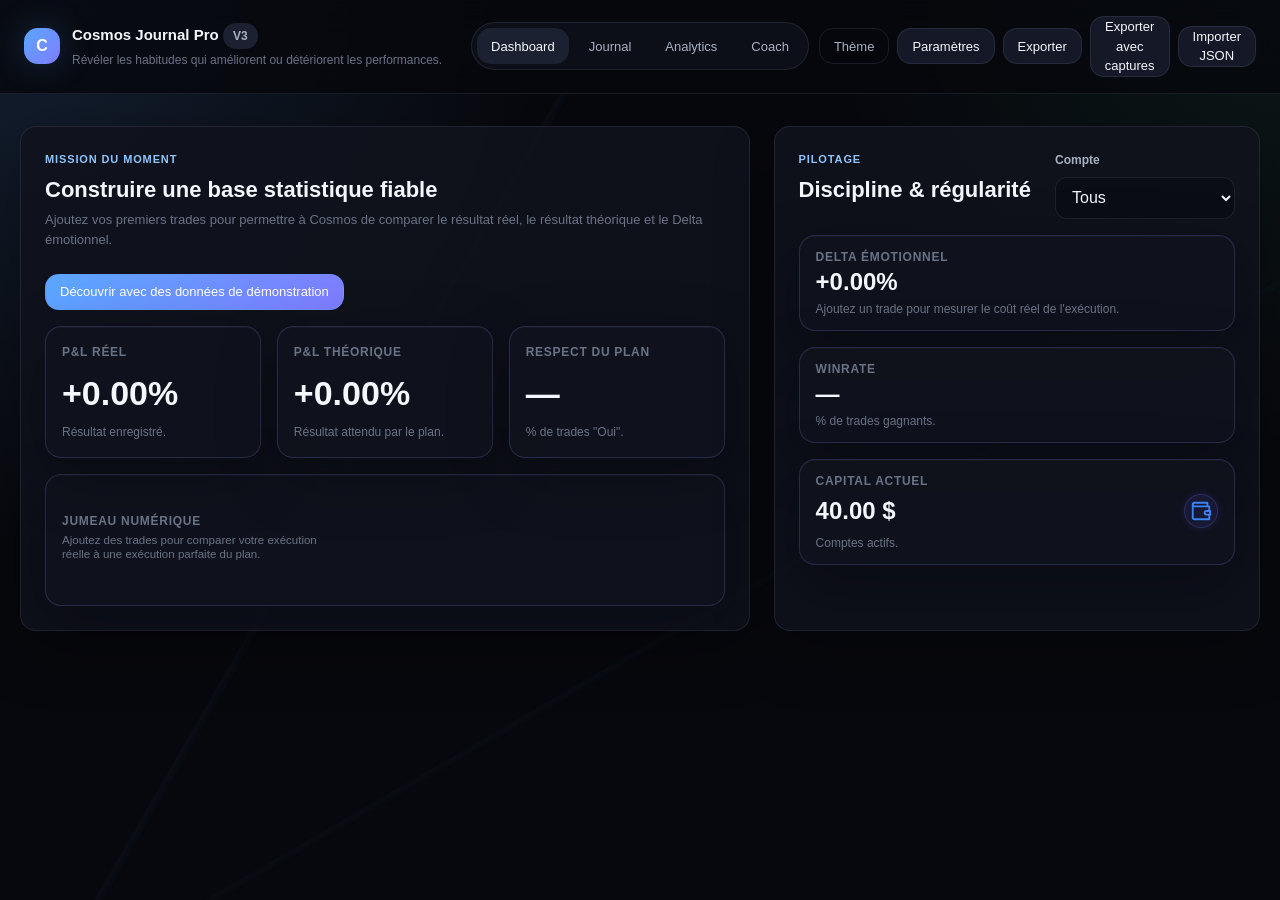
==== commit 7bc4a70b: "Mob-003 A et B" ====
--- a/index.html
+++ b/index.html
@@ -841,6 +841,7 @@
 
   <div class="modal-backdrop" id="settings-modal" aria-hidden="true">
     <div class="panel settings-modal" role="dialog" aria-modal="true" aria-labelledby="settings-title">
+      <div class="settings-nav-mobile" id="settings-nav-mobile"></div>
       <aside class="settings-nav" id="settings-nav">
         <button class="button settings-tab active" type="button" data-settings-category="accounts">
           Comptes
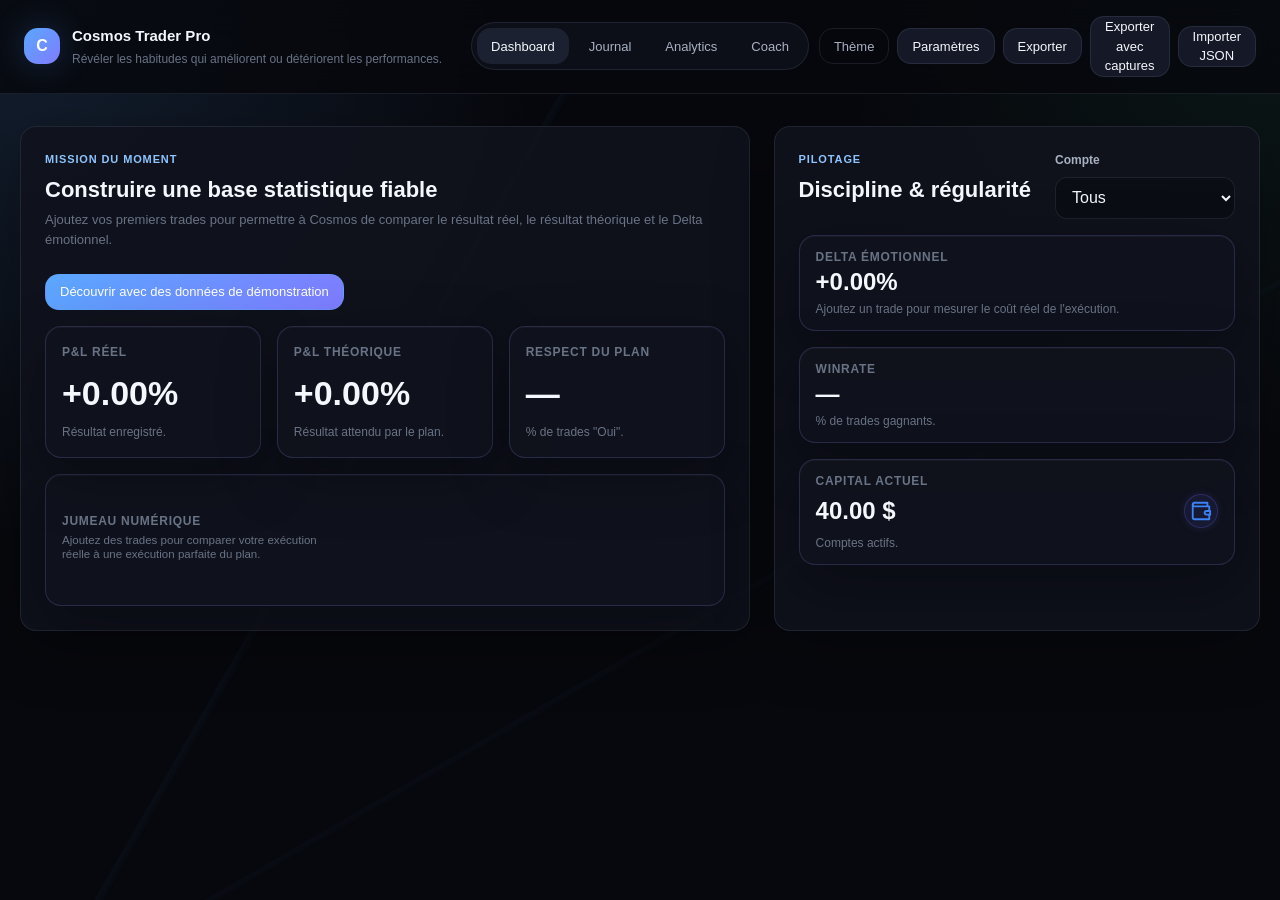
==== commit 656babf5: "Icons" ====
--- a/index.html
+++ b/index.html
@@ -5,8 +5,18 @@
   <meta http-equiv="Content-Type" content="text/html; charset=UTF-8">
 
   <meta name="viewport" content="width=device-width, initial-scale=1.0">
-  <title>Cosmos Journal Pro V3 - Trading Intelligence Platform</title>
+  <title>Cosmos Trader - Trading Intelligence Platform</title>
   <link rel="stylesheet" href="style.css">
+
+  <!-- PWA-002 : intégration manifest, aucune logique de Service Worker à ce stade -->
+  <!-- IDENTITY-001 : favicon et Apple Touch Icon mis à jour avec les assets Cosmos Trader -->
+  <link rel="manifest" href="manifest.json">
+  <meta name="theme-color" content="#07080d">
+  <link rel="icon" type="image/png" sizes="32x32" href="icons/cosmos-trader-32.png">
+  <link rel="icon" type="image/png" sizes="64x64" href="icons/cosmos-trader-64.png">
+  <link rel="icon" type="image/png" sizes="192x192" href="icons/cosmos-trader-192.png">
+  <link rel="icon" type="image/png" sizes="512x512" href="icons/cosmos-trader-512.png">
+  <link rel="apple-touch-icon" sizes="180x180" href="icons/cosmos-trader-180.png">
 </head>
 
 <body>
@@ -15,7 +25,7 @@
       <div class="brand">
         <div class="brand-mark" aria-hidden="true">C</div>
         <div>
-          <h1 class="brand-title">Cosmos Journal Pro <span class="badge">V3</span></h1>
+          <h1 class="brand-title">Cosmos Trader Pro</h1>
           <p class="brand-subtitle">Révéler les habitudes qui améliorent ou détériorent les performances.</p>
         </div>
       </div>
@@ -983,6 +993,26 @@
 
   <script type="module" src="src/main.js"></script>
 
+  <!-- PWA-003 : enregistrement du Service Worker, isolé de main.js pour ne
+       jamais risquer d'impacter la logique métier (IIFE existante). Non
+       bloquant : un échec d'enregistrement laisse Cosmos fonctionner
+       normalement comme application web classique (Étape 5). -->
+  <script>
+    if ("serviceWorker" in navigator) {
+      window.addEventListener("load", () => {
+        navigator.serviceWorker.register("sw.js", { scope: "./" })
+          .then(registration => {
+            console.log("[Cosmos PWA] Service Worker enregistré.", registration.scope);
+          })
+          .catch(error => {
+            // Échec silencieux pour l'utilisateur : Cosmos continue de
+            // fonctionner en mode application web classique (Étape 5).
+            console.warn("[Cosmos PWA] Enregistrement du Service Worker impossible.", error);
+          });
+      });
+    }
+  </script>
+
 </body>
 
 </html>
